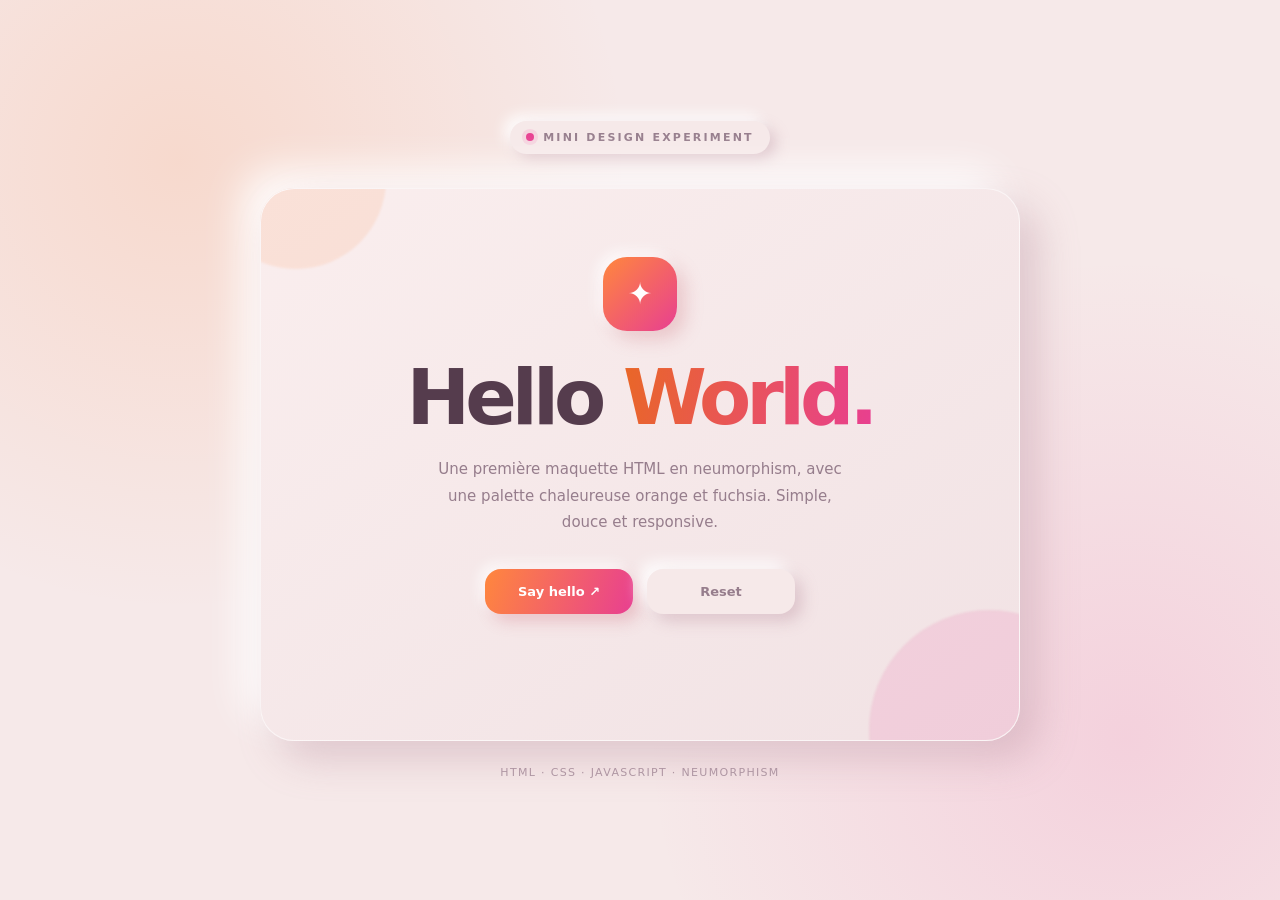
==== index.html @ 866d8d64 "Create responsive Hello World neumorphism test page IA: chatgpt Outil: design_write_files" ====
<!doctype html>
<html lang="fr">
<head>
  <meta charset="utf-8">
  <meta name="viewport" content="width=device-width, initial-scale=1">
  <meta name="theme-color" content="#f6e9e9">
  <title>Hello World — Neumorphism</title>
  <style>
    :root {
      color-scheme: light;
      --surface: #f6e9e9;
      --surface-deep: #f0dede;
      --orange: #ff873d;
      --orange-dark: #e96726;
      --fuchsia: #e83f91;
      --ink: #553c4d;
      --muted: #967d8c;
      --shadow-light: rgba(255,255,255,.92);
      --shadow-dark: rgba(190,150,164,.42);
    }
    * { box-sizing: border-box; }
    body {
      min-height: 100vh;
      margin: 0;
      display: grid;
      place-items: center;
      padding: 28px;
      font-family: Inter, ui-sans-serif, system-ui, -apple-system, BlinkMacSystemFont, "Segoe UI", sans-serif;
      color: var(--ink);
      background:
        radial-gradient(circle at 14% 18%, rgba(255,135,61,.16), transparent 28rem),
        radial-gradient(circle at 88% 82%, rgba(232,63,145,.14), transparent 30rem),
        var(--surface);
    }
    .shell { width: min(100%, 760px); text-align: center; }
    .eyebrow {
      display: inline-flex; align-items: center; gap: 9px;
      padding: 10px 16px; border-radius: 999px;
      background: var(--surface);
      box-shadow: 6px 6px 14px var(--shadow-dark), -6px -6px 14px var(--shadow-light);
      color: var(--muted); font-size: 11px; font-weight: 800;
      letter-spacing: .2em; text-transform: uppercase;
    }
    .dot { width: 8px; height: 8px; border-radius: 50%; background: var(--fuchsia); box-shadow: 0 0 0 4px rgba(232,63,145,.12); }
    .card {
      position: relative; overflow: hidden;
      margin-top: 34px; padding: clamp(34px, 7vw, 68px) 24px;
      border: 1px solid rgba(255,255,255,.6); border-radius: 34px;
      background: linear-gradient(145deg, #faeeee, #f1e2e4);
      box-shadow: 18px 18px 38px var(--shadow-dark), -18px -18px 38px var(--shadow-light);
    }
    .orb {
      position: absolute; width: 180px; height: 180px; border-radius: 50%;
      filter: blur(1px); opacity: .12; pointer-events: none;
    }
    .orb.one { top: -100px; left: -55px; background: var(--orange); }
    .orb.two { right: -90px; bottom: -110px; background: var(--fuchsia); width: 240px; height: 240px; }
    .mark {
      width: 74px; height: 74px; margin: 0 auto 28px; display: grid; place-items: center;
      border-radius: 24px; color: white; font-size: 30px; font-weight: 900;
      background: linear-gradient(135deg, var(--orange), var(--fuchsia));
      box-shadow: 8px 8px 18px rgba(202,104,115,.28), -5px -5px 14px rgba(255,255,255,.85);
    }
    h1 {
      margin: 0; font-size: clamp(42px, 9vw, 76px); line-height: 1.02;
      letter-spacing: -.065em; font-weight: 850;
    }
    h1 span {
      color: transparent; background: linear-gradient(100deg, var(--orange-dark), var(--fuchsia));
      -webkit-background-clip: text; background-clip: text;
    }
    .subtitle { max-width: 430px; margin: 20px auto 0; color: var(--muted); font-size: 15px; line-height: 1.75; }
    .actions { display: flex; justify-content: center; flex-wrap: wrap; gap: 14px; margin-top: 34px; }
    .button {
      min-width: 148px; padding: 15px 22px; border: 0; border-radius: 16px;
      font: inherit; font-size: 13px; font-weight: 800; cursor: pointer;
      transition: transform .2s ease, box-shadow .2s ease;
    }
    .button:hover { transform: translateY(-2px); }
    .button.primary {
      color: white; background: linear-gradient(110deg, var(--orange), var(--fuchsia));
      box-shadow: 7px 7px 16px rgba(204,103,119,.3), -5px -5px 13px rgba(255,255,255,.85);
    }
    .button.secondary {
      color: var(--muted); background: var(--surface);
      box-shadow: 7px 7px 15px var(--shadow-dark), -7px -7px 15px var(--shadow-light);
    }
    .status { min-height: 22px; margin-top: 24px; color: var(--fuchsia); font-size: 12px; font-weight: 700; }
    footer { margin-top: 25px; color: #ad96a3; font-size: 11px; letter-spacing: .12em; text-transform: uppercase; }
    @media (prefers-reduced-motion: reduce) { *, *::before, *::after { transition: none !important; } }
  </style>
</head>
<body>
  <main class="shell">
    <div class="eyebrow"><span class="dot"></span> Mini design experiment</div>
    <section class="card" aria-labelledby="title">
      <span class="orb one"></span><span class="orb two"></span>
      <div class="mark" aria-hidden="true">✦</div>
      <h1 id="title">Hello <span>World.</span></h1>
      <p class="subtitle">Une première maquette HTML en neumorphism, avec une palette chaleureuse orange et fuchsia. Simple, douce et responsive.</p>
      <div class="actions">
        <button class="button primary" id="helloButton" type="button">Say hello <span aria-hidden="true">↗</span></button>
        <button class="button secondary" id="resetButton" type="button">Reset</button>
      </div>
      <p class="status" id="status" role="status" aria-live="polite"></p>
    </section>
    <footer>HTML · CSS · JavaScript · Neumorphism</footer>
  </main>
  <script>
    const status = document.querySelector("#status");
    document.querySelector("#helloButton").addEventListener("click", () => {
      status.textContent = "Hello Nick — nice to see you! ✨";
    });
    document.querySelector("#resetButton").addEventListener("click", () => {
      status.textContent = "";
    });
  </script>
</body>
</html>
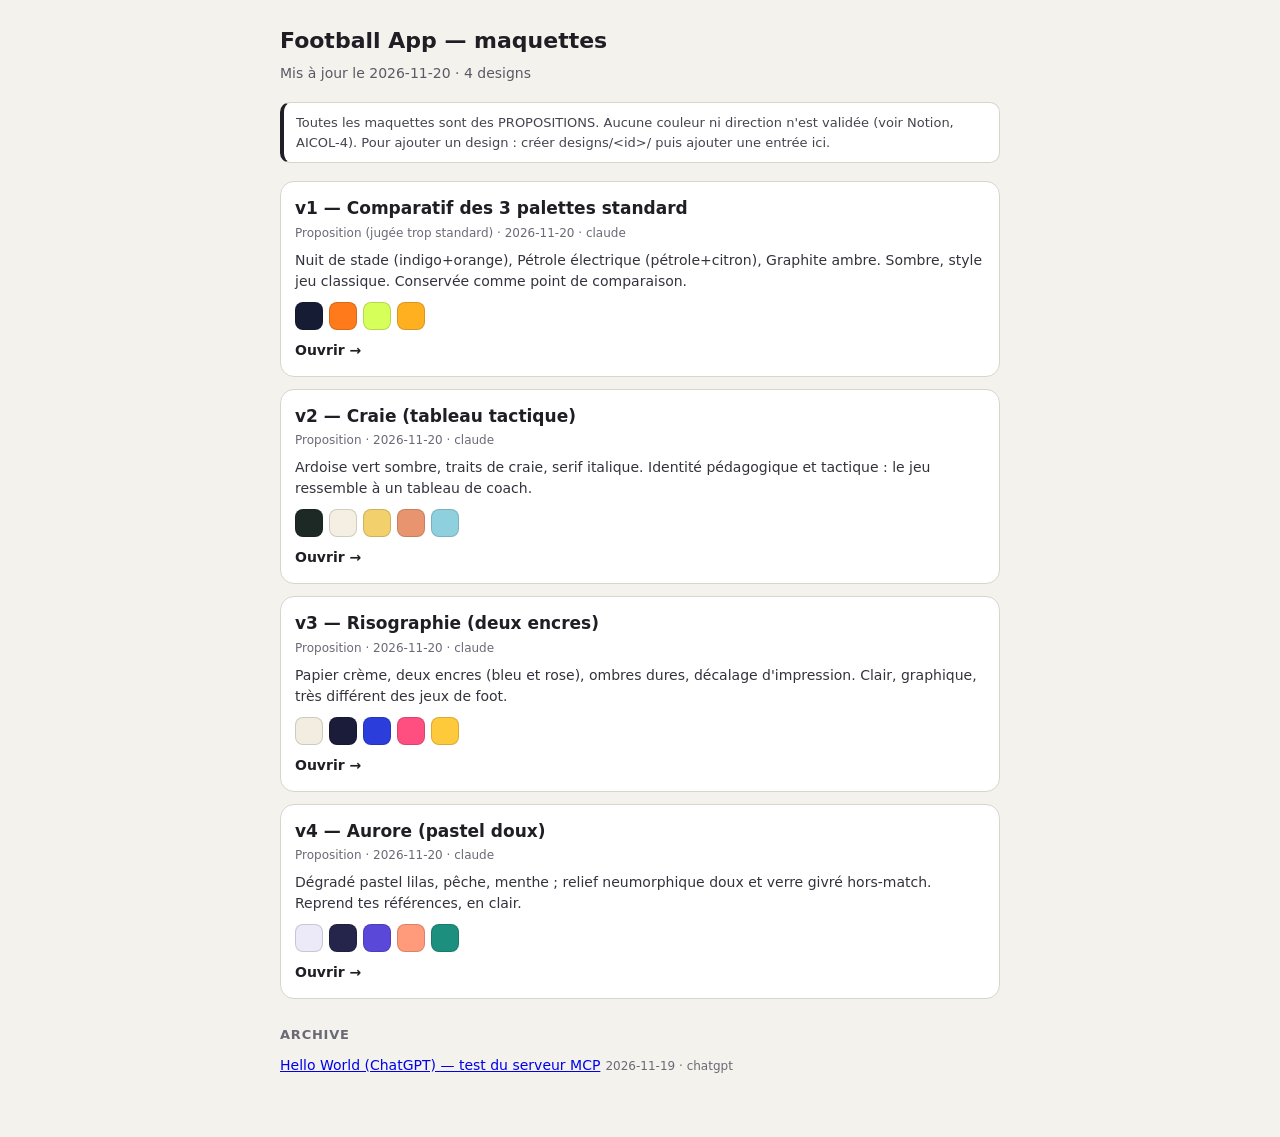
==== commit 43006919: "Index des designs, archive Hello World, v1 comparatif, socle partagé IA: claude Outil: design_write_" ====
--- a/index.html
+++ b/index.html
@@ -1,119 +1,44 @@
 <!doctype html>
 <html lang="fr">
 <head>
-  <meta charset="utf-8">
-  <meta name="viewport" content="width=device-width, initial-scale=1">
-  <meta name="theme-color" content="#f6e9e9">
-  <title>Hello World — Neumorphism</title>
-  <style>
-    :root {
-      color-scheme: light;
-      --surface: #f6e9e9;
-      --surface-deep: #f0dede;
-      --orange: #ff873d;
-      --orange-dark: #e96726;
-      --fuchsia: #e83f91;
-      --ink: #553c4d;
-      --muted: #967d8c;
-      --shadow-light: rgba(255,255,255,.92);
-      --shadow-dark: rgba(190,150,164,.42);
-    }
-    * { box-sizing: border-box; }
-    body {
-      min-height: 100vh;
-      margin: 0;
-      display: grid;
-      place-items: center;
-      padding: 28px;
-      font-family: Inter, ui-sans-serif, system-ui, -apple-system, BlinkMacSystemFont, "Segoe UI", sans-serif;
-      color: var(--ink);
-      background:
-        radial-gradient(circle at 14% 18%, rgba(255,135,61,.16), transparent 28rem),
-        radial-gradient(circle at 88% 82%, rgba(232,63,145,.14), transparent 30rem),
-        var(--surface);
-    }
-    .shell { width: min(100%, 760px); text-align: center; }
-    .eyebrow {
-      display: inline-flex; align-items: center; gap: 9px;
-      padding: 10px 16px; border-radius: 999px;
-      background: var(--surface);
-      box-shadow: 6px 6px 14px var(--shadow-dark), -6px -6px 14px var(--shadow-light);
-      color: var(--muted); font-size: 11px; font-weight: 800;
-      letter-spacing: .2em; text-transform: uppercase;
-    }
-    .dot { width: 8px; height: 8px; border-radius: 50%; background: var(--fuchsia); box-shadow: 0 0 0 4px rgba(232,63,145,.12); }
-    .card {
-      position: relative; overflow: hidden;
-      margin-top: 34px; padding: clamp(34px, 7vw, 68px) 24px;
-      border: 1px solid rgba(255,255,255,.6); border-radius: 34px;
-      background: linear-gradient(145deg, #faeeee, #f1e2e4);
-      box-shadow: 18px 18px 38px var(--shadow-dark), -18px -18px 38px var(--shadow-light);
-    }
-    .orb {
-      position: absolute; width: 180px; height: 180px; border-radius: 50%;
-      filter: blur(1px); opacity: .12; pointer-events: none;
-    }
-    .orb.one { top: -100px; left: -55px; background: var(--orange); }
-    .orb.two { right: -90px; bottom: -110px; background: var(--fuchsia); width: 240px; height: 240px; }
-    .mark {
-      width: 74px; height: 74px; margin: 0 auto 28px; display: grid; place-items: center;
-      border-radius: 24px; color: white; font-size: 30px; font-weight: 900;
-      background: linear-gradient(135deg, var(--orange), var(--fuchsia));
-      box-shadow: 8px 8px 18px rgba(202,104,115,.28), -5px -5px 14px rgba(255,255,255,.85);
-    }
-    h1 {
-      margin: 0; font-size: clamp(42px, 9vw, 76px); line-height: 1.02;
-      letter-spacing: -.065em; font-weight: 850;
-    }
-    h1 span {
-      color: transparent; background: linear-gradient(100deg, var(--orange-dark), var(--fuchsia));
-      -webkit-background-clip: text; background-clip: text;
-    }
-    .subtitle { max-width: 430px; margin: 20px auto 0; color: var(--muted); font-size: 15px; line-height: 1.75; }
-    .actions { display: flex; justify-content: center; flex-wrap: wrap; gap: 14px; margin-top: 34px; }
-    .button {
-      min-width: 148px; padding: 15px 22px; border: 0; border-radius: 16px;
-      font: inherit; font-size: 13px; font-weight: 800; cursor: pointer;
-      transition: transform .2s ease, box-shadow .2s ease;
-    }
-    .button:hover { transform: translateY(-2px); }
-    .button.primary {
-      color: white; background: linear-gradient(110deg, var(--orange), var(--fuchsia));
-      box-shadow: 7px 7px 16px rgba(204,103,119,.3), -5px -5px 13px rgba(255,255,255,.85);
-    }
-    .button.secondary {
-      color: var(--muted); background: var(--surface);
-      box-shadow: 7px 7px 15px var(--shadow-dark), -7px -7px 15px var(--shadow-light);
-    }
-    .status { min-height: 22px; margin-top: 24px; color: var(--fuchsia); font-size: 12px; font-weight: 700; }
-    footer { margin-top: 25px; color: #ad96a3; font-size: 11px; letter-spacing: .12em; text-transform: uppercase; }
-    @media (prefers-reduced-motion: reduce) { *, *::before, *::after { transition: none !important; } }
-  </style>
+<meta charset="utf-8">
+<meta name="viewport" content="width=device-width,initial-scale=1">
+<title>Football App — index des maquettes</title>
+<style>
+*{box-sizing:border-box;margin:0}
+body{font:16px/1.5 system-ui,-apple-system,Segoe UI,Roboto,sans-serif;background:#F4F2EC;color:#1E1E24;padding:24px 14px 60px}
+main{max-width:720px;margin:0 auto}
+h1{font-size:22px}
+.sub{color:#5A5A66;font-size:14px;margin:6px 0 18px}
+.warn{background:#fff;border:1px solid #D9D5C9;border-left:4px solid #1E1E24;border-radius:10px;padding:10px 12px;font-size:13px;color:#44444F;margin-bottom:18px}
+.card{display:block;background:#fff;border:1px solid #D9D5C9;border-radius:14px;padding:14px;margin-bottom:12px;color:inherit;text-decoration:none}
+.card:focus-visible,.card:hover{border-color:#1E1E24}
+.card h2{font-size:17px}
+.meta{font-size:12px;color:#6A6A76;margin:2px 0 8px}
+.card p{font-size:14px;color:#33333D}
+.sw{display:flex;gap:6px;margin-top:10px}
+.sw i{width:28px;height:28px;border-radius:8px;border:1px solid rgba(0,0,0,.15)}
+.go{display:inline-block;margin-top:10px;font-size:14px;font-weight:700}
+h3{font-size:13px;text-transform:uppercase;letter-spacing:.06em;color:#6A6A76;margin:26px 0 8px}
+.arch a{font-size:14px}
+</style>
 </head>
 <body>
-  <main class="shell">
-    <div class="eyebrow"><span class="dot"></span> Mini design experiment</div>
-    <section class="card" aria-labelledby="title">
-      <span class="orb one"></span><span class="orb two"></span>
-      <div class="mark" aria-hidden="true">✦</div>
-      <h1 id="title">Hello <span>World.</span></h1>
-      <p class="subtitle">Une première maquette HTML en neumorphism, avec une palette chaleureuse orange et fuchsia. Simple, douce et responsive.</p>
-      <div class="actions">
-        <button class="button primary" id="helloButton" type="button">Say hello <span aria-hidden="true">↗</span></button>
-        <button class="button secondary" id="resetButton" type="button">Reset</button>
-      </div>
-      <p class="status" id="status" role="status" aria-live="polite"></p>
-    </section>
-    <footer>HTML · CSS · JavaScript · Neumorphism</footer>
-  </main>
-  <script>
-    const status = document.querySelector("#status");
-    document.querySelector("#helloButton").addEventListener("click", () => {
-      status.textContent = "Hello Nick — nice to see you! ✨";
-    });
-    document.querySelector("#resetButton").addEventListener("click", () => {
-      status.textContent = "";
-    });
-  </script>
+<main>
+<h1>Football App — maquettes</h1>
+<p class="sub" id="upd">Index des designs</p>
+<div class="warn" id="note">Chargement…</div>
+<div id="list"></div>
+<h3>Archive</h3>
+<div class="arch" id="arch"></div>
+</main>
+<script>
+fetch('designs.json').then(r=>r.json()).then(d=>{
+ document.getElementById('upd').textContent='Mis à jour le '+d.updated+' · '+d.designs.length+' designs';
+ document.getElementById('note').textContent=d.note;
+ document.getElementById('list').innerHTML=d.designs.map(x=>'<a class="card" href="'+x.path+'"><h2>'+x.title+'</h2><div class="meta">'+x.status+' · '+x.date+' · '+x.author+'</div><p>'+x.summary+'</p><div class="sw">'+x.palette.map(c=>'<i style="background:'+c+'"></i>').join('')+'</div><span class="go">Ouvrir →</span></a>').join('');
+ document.getElementById('arch').innerHTML=d.archive.map(x=>'<a href="'+x.path+'">'+x.title+'</a> <span class="meta">'+x.date+' · '+x.author+'</span>').join('<br>');
+}).catch(e=>{document.getElementById('note').textContent='Impossible de charger designs.json : '+e;});
+</script>
 </body>
-</html>+</html>
